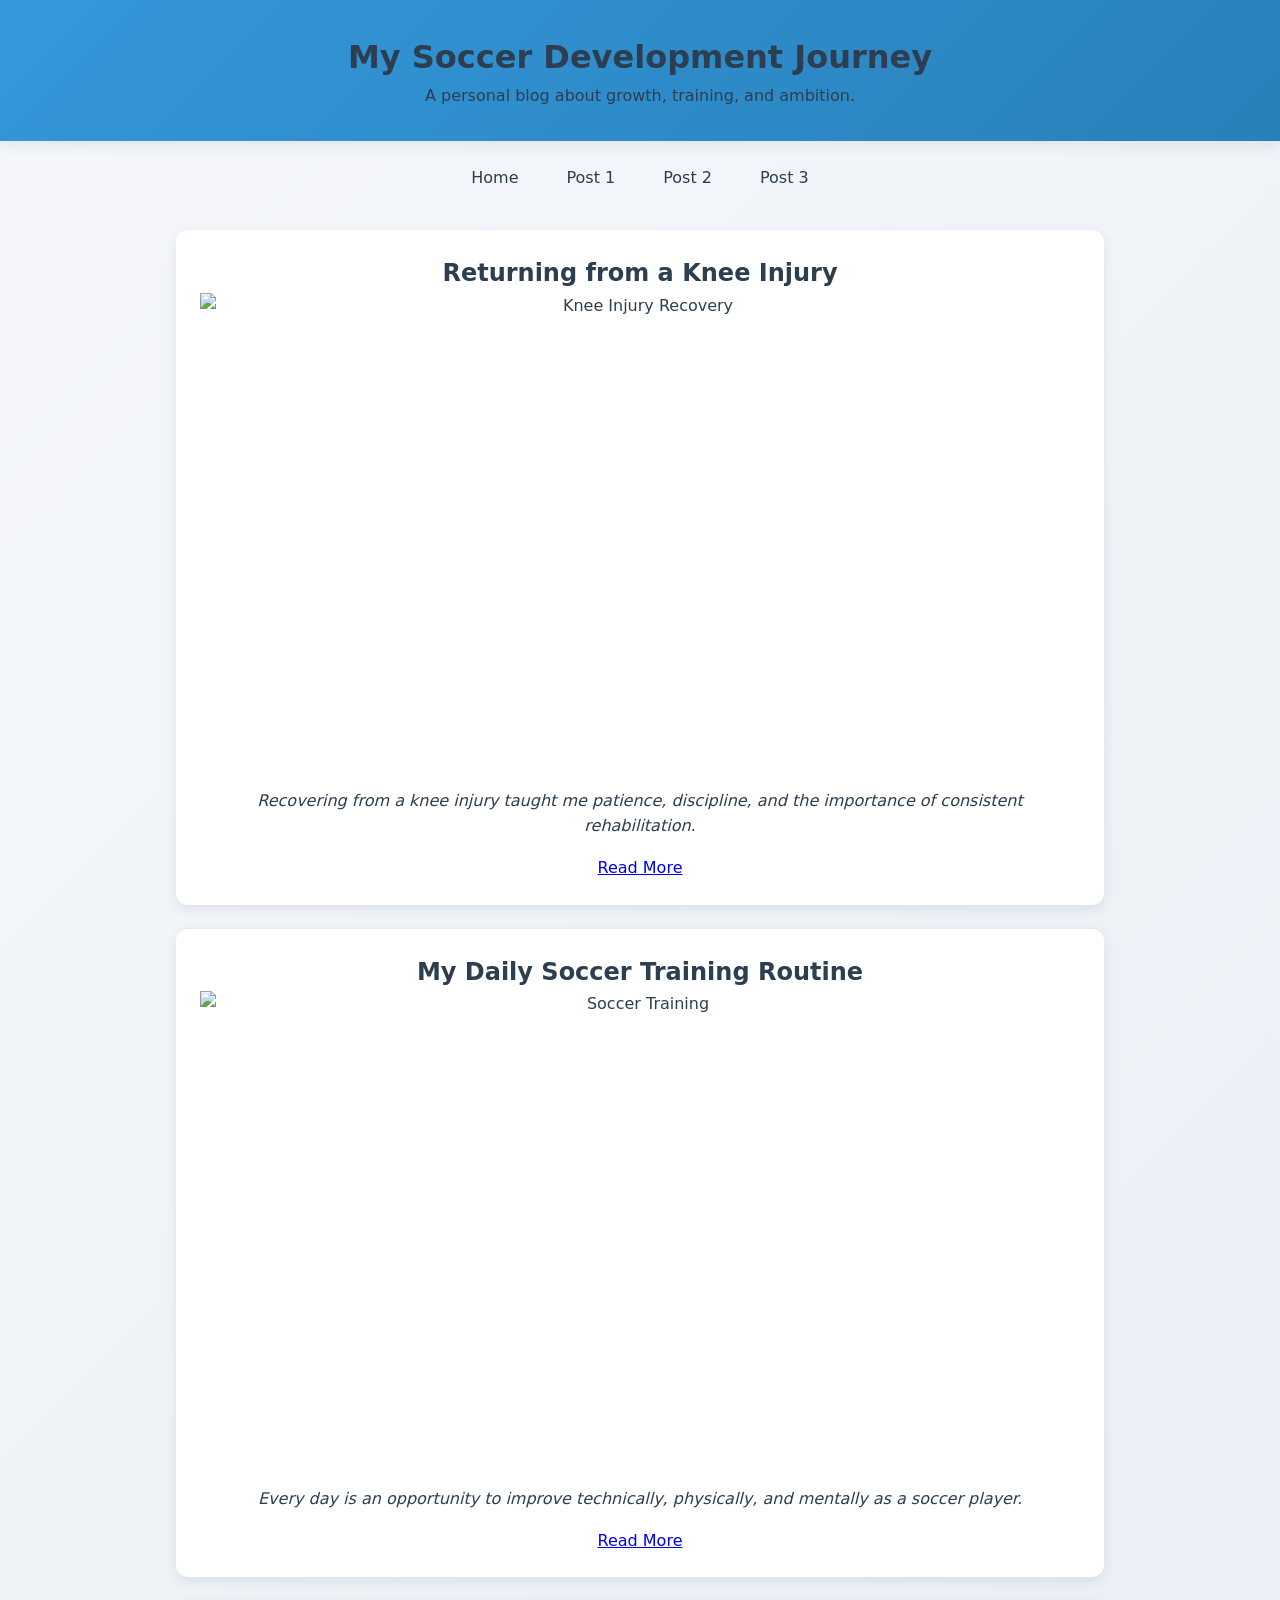
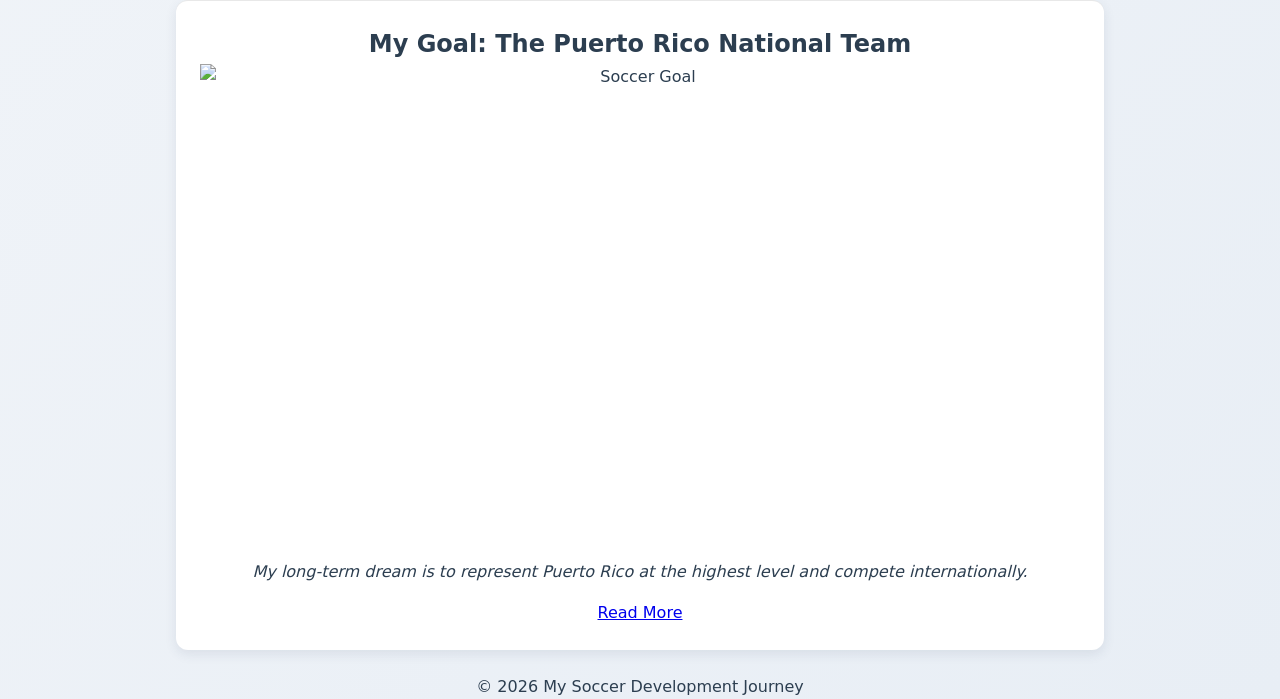
==== index.html @ d49bda44 "Add files via upload" ====
<!doctype html>
<html lang="en">
  <head>
    <meta charset="UTF-8" />
    <meta name="viewport" content="width=device-width, initial-scale=1.0" />
    <title>My Soccer Development Journey</title>
    <link rel="stylesheet" href="style.css" />
  </head>

  <body>
    <header>
      <h1>My Soccer Development Journey</h1>
      <p>A personal blog about growth, training, and ambition.</p>
    </header>

    <nav>
      <a href="index.html">Home</a>
      <a href="post1.html">Post 1</a>
      <a href="post2.html">Post 2</a>
      <a href="post3.html">Post 3</a>
    </nav>

    <div class="container">
      <div class="card">
        <h2>Returning from a Knee Injury</h2>
        <img src="images/injury.jpg" alt="Knee Injury Recovery" />
        <p>
          Recovering from a knee injury taught me patience, discipline, and the
          importance of consistent rehabilitation.
        </p>
        <a class="read-more" href="post1.html">Read More</a>
      </div>

      <div class="card">
        <h2>My Daily Soccer Training Routine</h2>
        <img src="images/training.jpg" alt="Soccer Training" />
        <p>
          Every day is an opportunity to improve technically, physically, and
          mentally as a soccer player.
        </p>
        <a class="read-more" href="post2.html">Read More</a>
      </div>

      <div class="card">
        <h2>My Goal: The Puerto Rico National Team</h2>
        <img src="images/goal.jpg" alt="Soccer Goal" />
        <p>
          My long-term dream is to represent Puerto Rico at the highest level
          and compete internationally.
        </p>
        <a class="read-more" href="post3.html">Read More</a>
      </div>
    </div>

    <footer>
      <p>© 2026 My Soccer Development Journey</p>
    </footer>
  </body>
</html>
---- style.css ----
/* Global styles */
* {
  box-sizing: border-box;
  margin: 0;
  padding: 0;
}

:root {
  --bg-color: linear-gradient(135deg, #f5f7fa, #e8eef5);
  --text-color: #2c3e50;
  --accent-color: #3498db;
  --card-bg: #ffffff;
  --header-bg: linear-gradient(135deg, #3498db, #2980b9);
  --footer-bg: #ecf0f1;
  --shadow-soft: 0 4px 12px rgba(52, 73, 94, 0.1);
}

body.dark {
  --bg-color: linear-gradient(135deg, #1a1f2e, #2c3e50);
  --text-color: #ecf0f1;
  --accent-color: #3498db;
  --card-bg: #34495e;
  --header-bg: linear-gradient(135deg, #2c3e50, #1a252f);
  --footer-bg: #2c3e50;
  --shadow-soft: 0 4px 12px rgba(0, 0, 0, 0.3);
}

body {
  font-family: system-ui, -apple-system, BlinkMacSystemFont, "Segoe UI", sans-serif;
  background: var(--bg-color);
  color: var(--text-color);
  line-height: 1.6;
  text-align: center;
}

header {
  background: var(--header-bg);
  padding: 2rem 1rem;
  box-shadow: var(--shadow-soft);
}

nav {
  display: flex;
  justify-content: center;
  flex-wrap: wrap;
  gap: 1rem;
  margin: 1rem 0 2rem;
}

nav a {
  color: var(--text-color);
  text-decoration: none;
  padding: 0.5rem 1rem;
  border-radius: 999px;
  transition: background 0.2s ease;
}

nav a:hover {
  background: rgba(75, 108, 255, 0.1);
}

/* Layout */
.content,
.container {
  max-width: 960px;
  margin: 0 auto;
  padding: 0 1rem;
}

.container .card {
  background: var(--card-bg);
  border-radius: 12px;
  box-shadow: var(--shadow-soft);
  padding: 1.5rem;
  margin-bottom: 1.5rem;
  transition: transform 0.2s ease;
  text-align: center;
}

.container .card:hover {
  transform: translateY(-2px);
}

.container .card+.card {
  border-top: 1px solid rgba(34, 34, 34, 0.1);
  margin-top: -1px;
}

/* Hero section */
.hero {
  text-align: center;
  margin-bottom: 2rem;
}

.hero h1 {
  font-size: 2.2rem;
  margin-bottom: 0.5rem;
}

.hero p {
  color: #555;
}

/* Posts */
.posts-section {
  margin-bottom: 2.5rem;
}

.posts-section h2 {
  font-size: 1.8rem;
  margin-bottom: 1rem;
}

.card p {
  margin-bottom: 1rem;
  overflow: hidden;
  display: flex;
  flex-direction: column;
  text-align: left;
  text-align: justify;
}

.card li {
  margin-top: 0.5rem;
  text-align: left;

}

.card img {
  width: 100%;
  aspect-ratio: 16 / 9;
  display: inline-block;
  object-fit: cover;
}

.card li:last-of-type {
  margin-bottom: 1rem;
}

.card p:last-of-type {
  text-align: center;
  font-style: italic;
}

.post h3 {
  margin-bottom: 0.4rem;
}

.post-meta {
  font-size: 0.85rem;
  color: #777;
  margin-bottom: 0.6rem;
}

/* About section */
.about-section {
  background: var(--card-bg);
  border-radius: 12px;
  box-shadow: var(--shadow-soft);
  padding: 1.5rem;
}

.about-section h2 {
  font-size: 1.6rem;
  margin-bottom: 0.75rem;
}

/* Footer */
.site-footer {
  text-align: center;
  padding: 1rem;
  background: var(--footer-bg);
  box-shadow: var(--shadow-soft);
}

/* Responsive */
@media (min-width: 768px) {
  .hero h1 {
    font-size: 2.6rem;
  }

  .post {
    flex-direction: row;
  }

  .post img {
    width: 40%;
    object-fit: cover;
  }

  .post-content {
    width: 60%;
  }
}
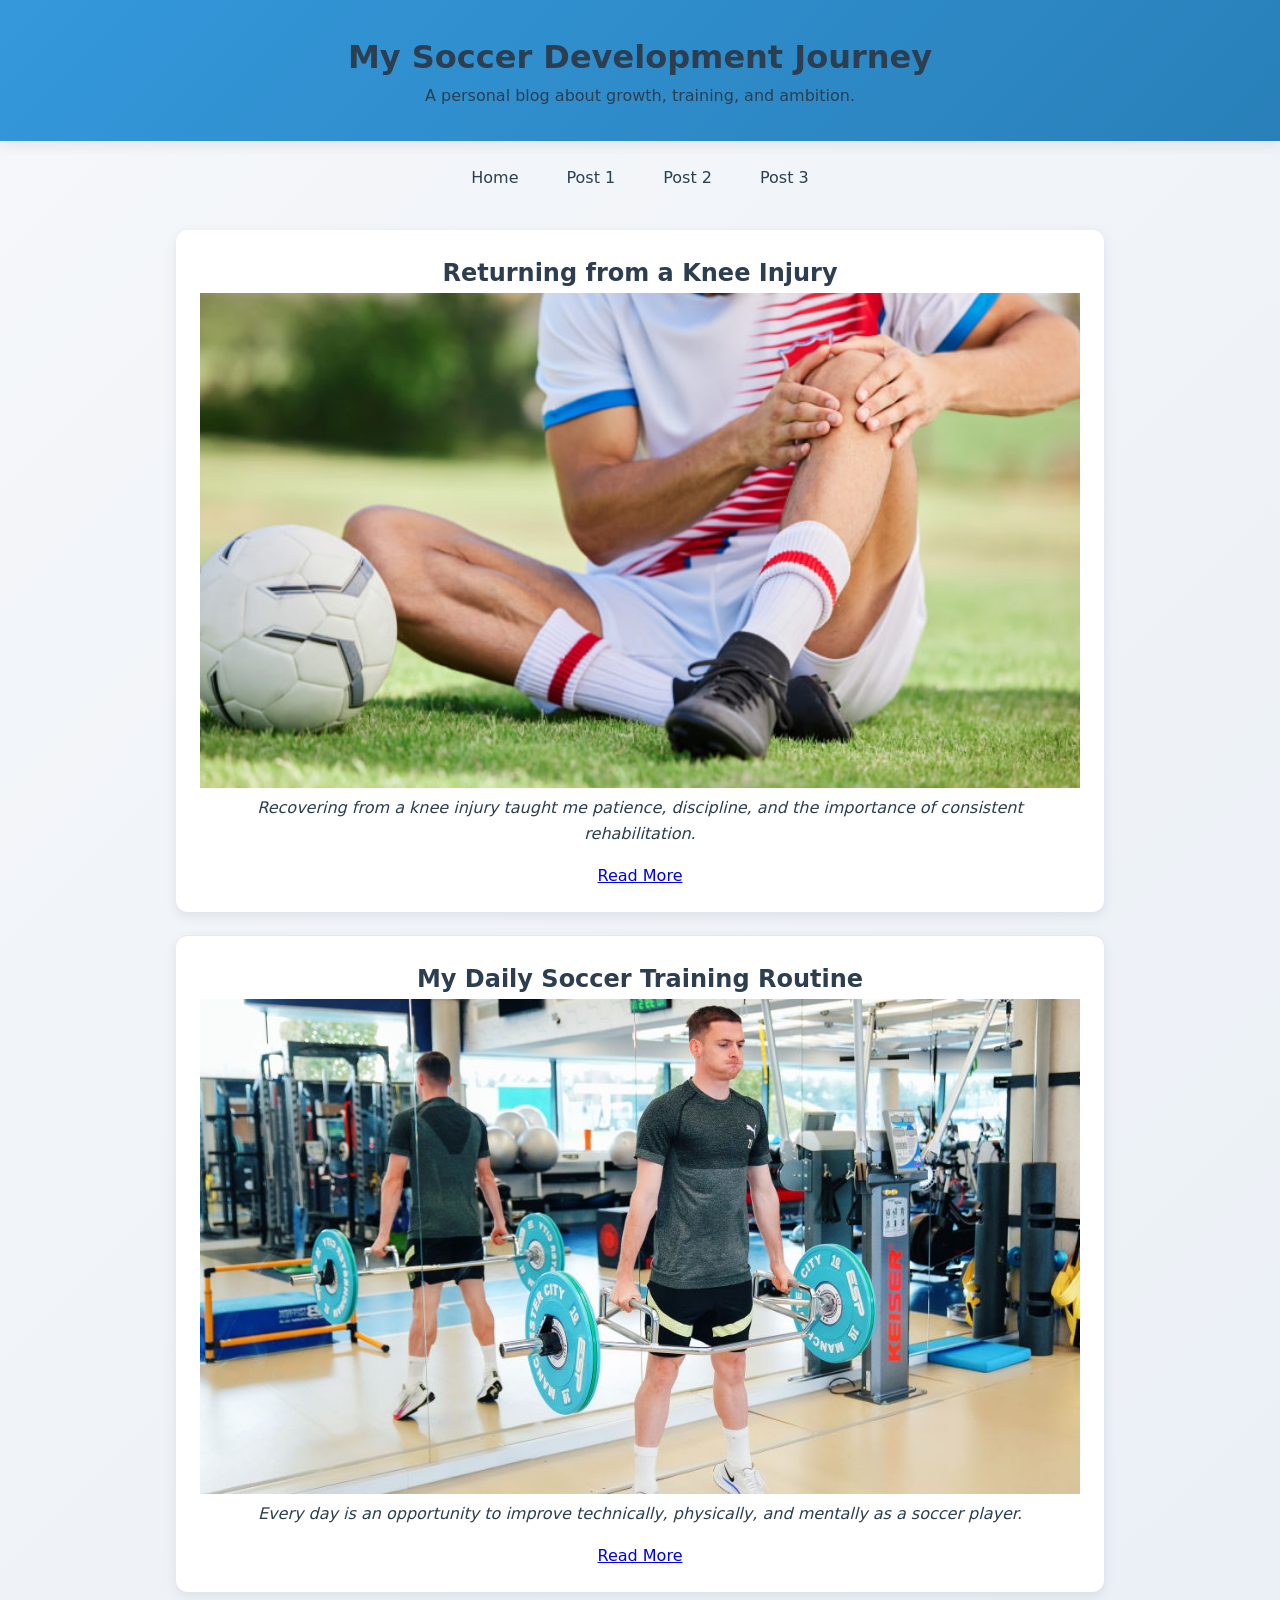
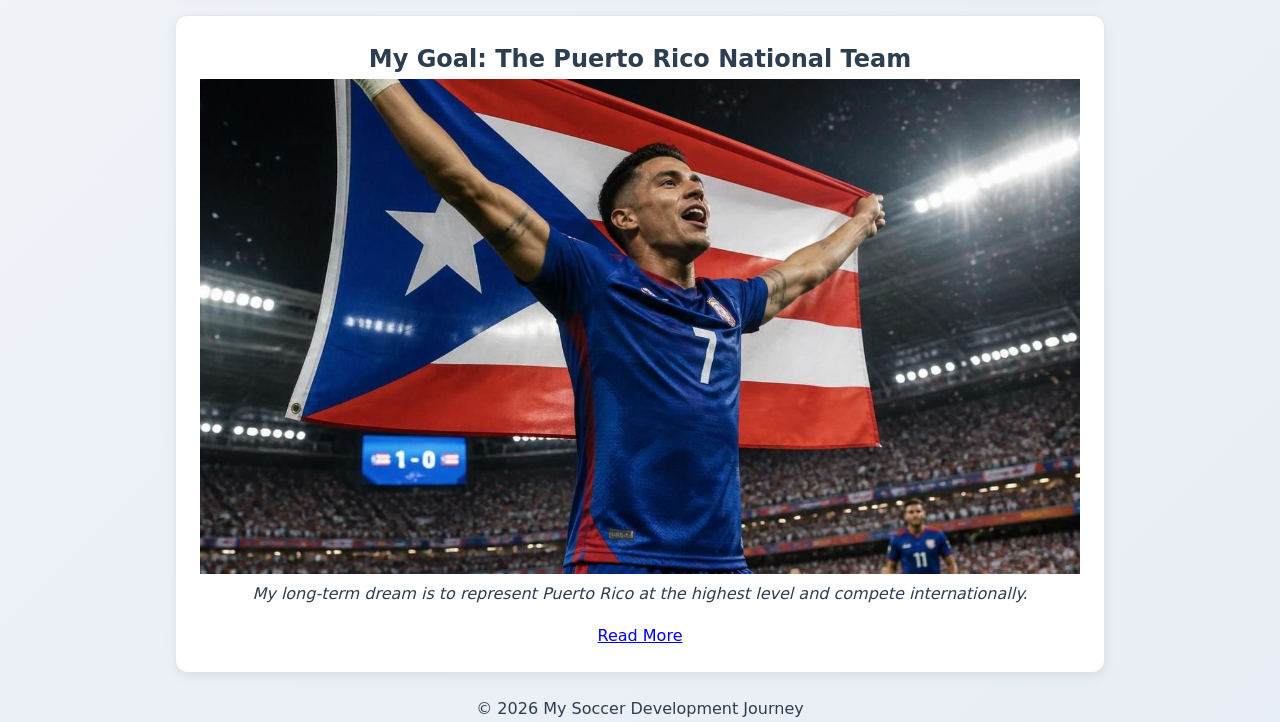
==== commit 606c5ac4: "Fix image paths in index.html Updated image paths in the HTML file to remove the 'images/' prefix." ====
--- a/index.html
+++ b/index.html
@@ -23,7 +23,7 @@
     <div class="container">
       <div class="card">
         <h2>Returning from a Knee Injury</h2>
-        <img src="images/injury.jpg" alt="Knee Injury Recovery" />
+        <img src="injury.jpg" alt="Knee Injury Recovery" />
         <p>
           Recovering from a knee injury taught me patience, discipline, and the
           importance of consistent rehabilitation.
@@ -33,7 +33,7 @@
 
       <div class="card">
         <h2>My Daily Soccer Training Routine</h2>
-        <img src="images/training.jpg" alt="Soccer Training" />
+        <img src="training.jpg" alt="Soccer Training" />
         <p>
           Every day is an opportunity to improve technically, physically, and
           mentally as a soccer player.
@@ -43,7 +43,7 @@
 
       <div class="card">
         <h2>My Goal: The Puerto Rico National Team</h2>
-        <img src="images/goal.jpg" alt="Soccer Goal" />
+        <img src="goal.jpg" alt="Soccer Goal" />
         <p>
           My long-term dream is to represent Puerto Rico at the highest level
           and compete internationally.
